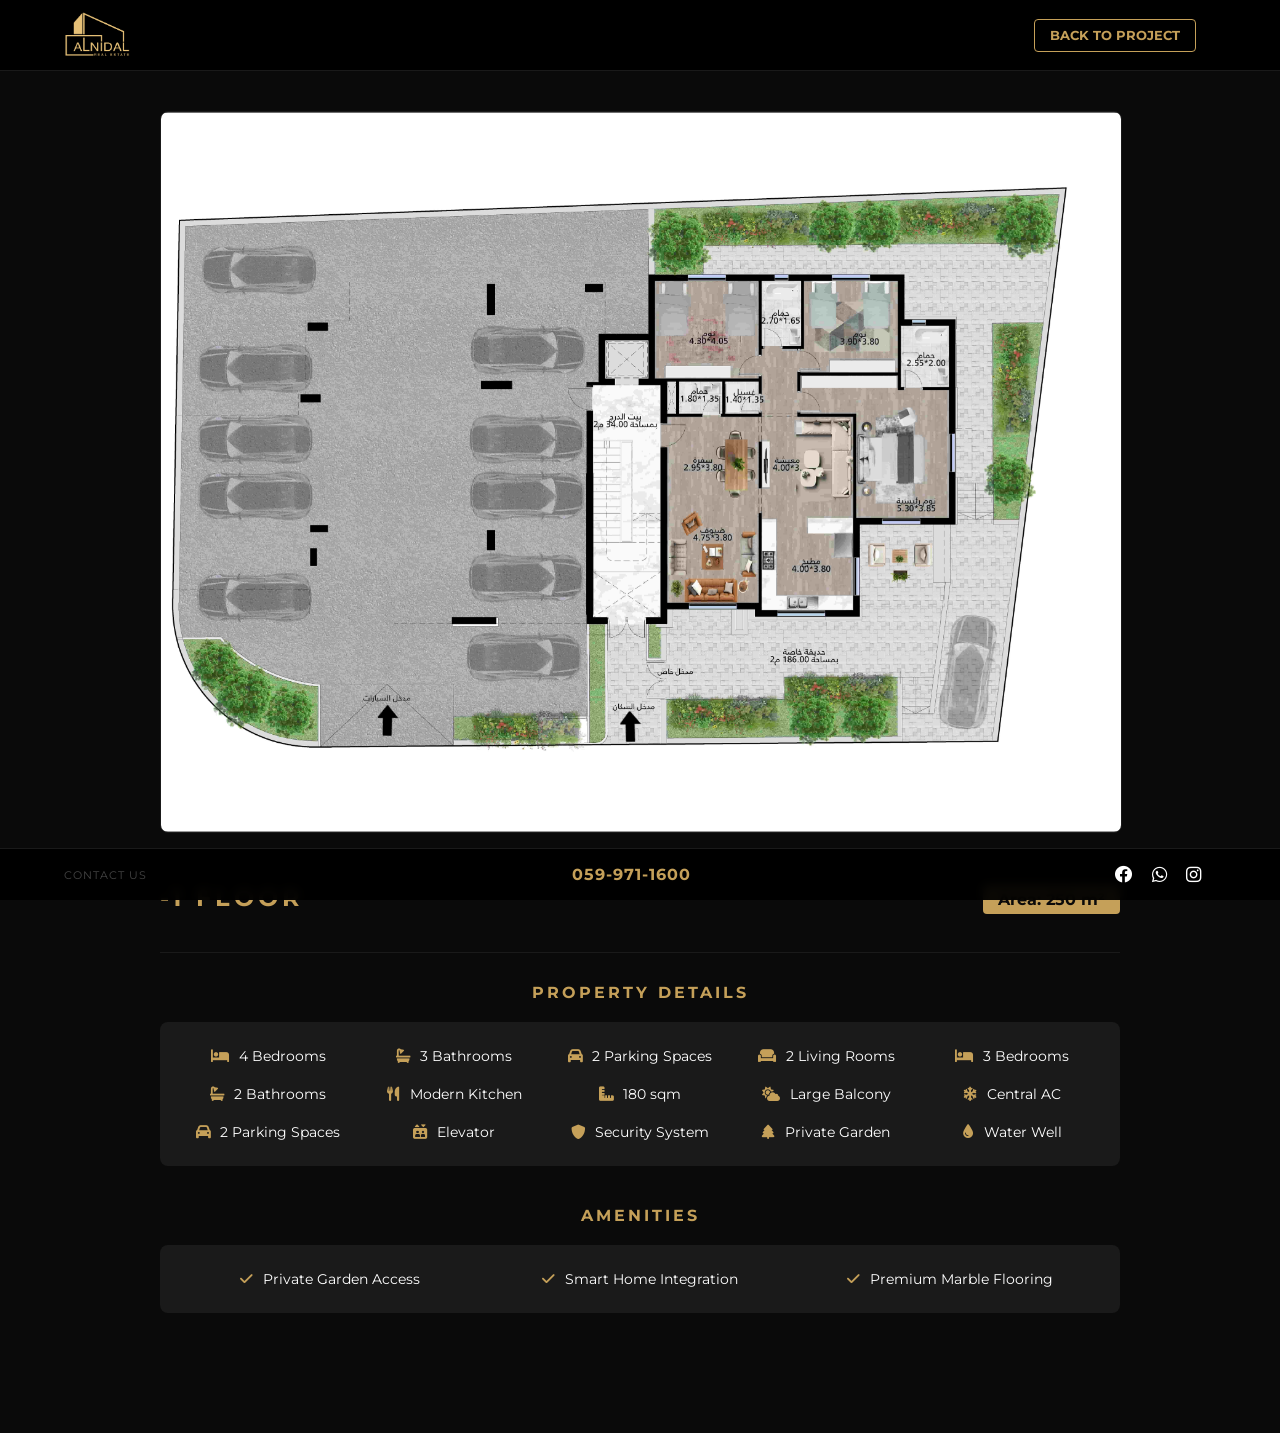
==== -1floor.html @ f30a0c9d "Add files via upload" ====
<!DOCTYPE html>
<html lang="en">
<head>
    <meta charset="UTF-8">
    <meta name="viewport" content="width=device-width, initial-scale=1.0">
    <title>Ground Floor Details | AlNidal Residence 6</title>
    <link rel="stylesheet" href="style.css">
    <link rel="stylesheet" href="https://cdnjs.cloudflare.com/ajax/libs/font-awesome/6.0.0/css/all.min.css">
</head>
<body>

        <nav>
    <a href="index.html" class="nav-logo">
        <img src="Images/AlNidal Logo.png" alt="Alnidal Logo">
    </a>
    
    <div class="nav-back-container">
        <a href="current-project.html" class="back-link">Back to Project</a>
    </div>

    <!-- <div class="menu-btn" id="mobile-toggle"><i class="fas fa-bars"></i></div>
    
    <div class="nav-links" id="nav-menu">
        <a href="index.html">Home</a>
        <a href="about.html">About Us</a>
    </div> -->
</nav>

    <div class="container">
        <div class="static-image">
            <img src="Images/Res6/-1.jpg" alt="-1 Floor Plan">
        </div>

        <div class="floor-header">
            <h2 class="project-title">-1 Floor</h2>
            <div class="area-tag">Area: 250 m²</div>
        </div>

        <div class="details-section">
            <h3 class="gold-label">Property Details</h3>
            <div class="details-grid">
                <div class="detail-item"><i class="fas fa-bed"></i> 4 Bedrooms</div> 
                <div class="detail-item"><i class="fas fa-bath"></i> 3 Bathrooms</div>
                <div class="detail-item"><i class="fas fa-car"></i> 2 Parking Spaces</div>
                <div class="detail-item"><i class="fas fa-couch"></i> 2 Living Rooms</div>
                <div class="detail-item"><i class="fas fa-bed"></i> 3 Bedrooms</div> 
                <div class="detail-item"><i class="fas fa-bath"></i> 2 Bathrooms</div> 
                <div class="detail-item"><i class="fas fa-utensils"></i> Modern Kitchen</div> 
                <div class="detail-item"><i class="fas fa-ruler-combined"></i> 180 sqm</div> 
                <div class="detail-item"><i class="fas fa-cloud-sun"></i> Large Balcony</div> 
                <div class="detail-item"><i class="fas fa-snowflake"></i> Central AC</div> 
                <div class="detail-item"><i class="fas fa-car"></i> 2 Parking Spaces</div> 
                <div class="detail-item"><i class="fas fa-elevator"></i> Elevator</div> 
                <div class="detail-item"><i class="fas fa-shield-alt"></i> Security System</div> 
                <div class="detail-item"><i class="fas fa-tree"></i> Private Garden</div> 
                <div class="detail-item"><i class="fas fa-tint"></i> Water Well</div>

            </div>
        </div>

        <div class="amenities-section" style="margin-top: 40px; margin-bottom: 120px;">
            <h3 class="gold-label">Amenities</h3>
            <div class="details-grid">
                <div class="detail-item"><i class="fas fa-check"></i> Private Garden Access</div>
                <div class="detail-item"><i class="fas fa-check"></i> Smart Home Integration</div>
                <div class="detail-item"><i class="fas fa-check"></i> Premium Marble Flooring</div>
            </div>
        </div>

        <!-- <div class="amenities-section" style="margin-top: 40px; margin-bottom: 120px;">
            <h3 class="gold-label">Amenities</h3>
            <ul class="amenities-list">
                <li><i class="fas fa-check"></i> Private Garden Access</li>
                <li><i class="fas fa-check"></i> Smart Home Integration</li>
                <li><i class="fas fa-check"></i> Premium Marble Flooring</li>
            </ul>
        </div> -->
    </div>

    <footer>
    <div style="color: #444; font-size: 0.7rem; letter-spacing: 1px;">CONTACT US</div>
    
    <a href="tel:059-971-1600" class="footer-contact">059-971-1600</a>
    
    <div class="footer-socials">
        <a href="https://www.facebook.com/share/16ubVF2GBz/"><i class="fab fa-facebook"></i></a>
        <a href="#"><i class="fab fa-whatsapp"></i></a>
        <a href="#"><i class="fab fa-instagram"></i></a>
    </div>
</footer>

    </body>
</html>
---- style.css ----
/* 1. RESET & BASE STYLES */
@import url('https://fonts.googleapis.com/css2?family=Montserrat:wght@300;500;700&display=swap');

:root {
    --gold: #c5a059;
    --dark: #0a0a0a;
    --grey: #1a1a1a;
    --white: #ffffff;
}

html, body {
    height: 100%;
    margin: 0;
}

body {
    font-family: 'Montserrat', sans-serif;
    background: var(--dark);
    color: var(--white);
    display: flex;
    flex-direction: column;
    /* Added padding so content doesn't get hidden behind the fixed footer */
    padding-bottom: 70px; 
}

/* 2. NAVIGATION BAR (Full Width) */
nav {
    display: flex;
    justify-content: space-between;
    align-items: center;
    padding: 10px 5%;
    background: #000;
    border-bottom: 1px solid var(--grey);
    position: sticky;
    top: 0;
    z-index: 1000;
}

.nav-logo {
    display: flex;
    align-items: center;
    width: 180px;
    height: 50px;
}

.nav-logo img {
    max-width: 100%;
    max-height: 100%;
    object-fit: contain;
}

.nav-links {
    display: flex;
    align-items: center;
}

.nav-links a {
    color: var(--white);
    text-decoration: none;
    margin-left: 25px;
    font-size: 0.75rem;
    text-transform: uppercase;
    transition: 0.3s ease;
    letter-spacing: 1px;
    font-weight: 500;
    display: inline-block;
}

.nav-links a.active-link {
    color: var(--gold) !important;
    font-weight: 700;
    border-bottom: 2px solid var(--gold);
    padding-bottom: 5px;
}

.nav-links a:hover {
    color: var(--gold);
}

/* 3. MAIN CONTENT (Boxed Layout) */
.container {
    flex: 1;
    max-width: 1000px;
    margin: 40px auto;
    padding: 0 20px;
    width: 100%;
    box-sizing: border-box;
}

/* Updated to 3:4 Aspect Ratio */
.swiper { 
    width: 100%; 
    height: auto; 
    aspect-ratio: 4 / 3; /* Standard architectural ratio */
    border-radius: 8px;
    margin-bottom: 20px;
}

.swiper-slide img { 
    width: 100%; 
    height: 100%; 
    object-fit: cover; /* Prevents image stretching */
}

/* 4. VISION SECTION */
.vision-section {
    position: relative;
    z-index: 10;
    margin-top: -40px;
}

.middle-logo-box {
    width: 160px; 
    height: 160px;
    background: var(--grey);
    border: 1px solid var(--gold);
    margin: 0 auto -80px;
    display: flex; 
    align-items: center; 
    justify-content: center;
    position: relative; 
    z-index: 20;
    border-radius: 4px;
}

.middle-logo-box img {
    width: 75%;
    height: auto;
}

.vision-content {
    background: var(--grey);
    padding: 100px 40px 60px;
    border-radius: 8px;
    text-align: center;
}

.vision-content h2 { 
    color: var(--gold);
    text-transform: uppercase; 
    letter-spacing: 3px; 
    margin-bottom: 20px; 
}

.vision-content p { 
    color: #999; 
    line-height: 1.8; 
    max-width: 700px; 
    margin: 0 auto; 
}

/* 5. FOOTER (Fixed to Bottom) */
footer {
    background: #000;
    padding: 15px 5%;
    display: flex;
    justify-content: space-between;
    align-items: center;
    border-top: 1px solid var(--grey);
    width: 100%;
    box-sizing: border-box;
    /* Fixed positioning logic */
    position: fixed;
    bottom: 0;
    left: 0;
    z-index: 2000;
}

.footer-socials a { 
    color: var(--white); 
    font-size: 1.2rem; 
    margin-right: 15px; 
}

.footer-contact { 
    color: var(--gold); 
    font-weight: 700; 
    text-decoration: none; 
    font-size: 0.9rem; 
}

/* 6. MOBILE RESPONSIVENESS */
.menu-btn { 
    display: none; 
    color: var(--gold); 
    font-size: 1.5rem; 
    cursor: pointer; 
}

@media (max-width: 768px) {
    .menu-btn { display: block; }
    .nav-links {
        display: none;
        flex-direction: column;
        position: absolute;
        top: 100%;
        left: 0;
        width: 100%;
        background: #000;
        padding: 40px 0;
        text-align: center;
        border-bottom: 1px solid var(--grey);
    }
    .nav-links.active { display: flex; }
    .nav-links a {
        margin: 15px 0;
        font-size: 1.2rem;
        display: inline-block;
        width: auto;
        padding-bottom: 8px;
    }
    .nav-links a.active-link { border-bottom: 2px solid var(--gold); }
    .container { margin: 20px auto; }
}

/* 7. PROJECT SPECIFIC STYLES */
.project-entry {
    margin-bottom: 80px;
    text-align: center;
}

.project-title {
    color: var(--gold);
    text-transform: uppercase;
    letter-spacing: 4px;
    margin-bottom: 25px;
    font-size: 1.5rem;
}

/* Fixed to 3:4 Aspect Ratio */
.static-image {
    width: 100%;
    height: auto;
    aspect-ratio: 4 / 3;
    border-radius: 8px;
    overflow: hidden;
    border: 1px solid var(--grey);
}

.static-image img {
    width: 100%;
    height: 100%;
    object-fit: cover;
}

.project-info {
    z-index: 5;
    margin-top: 15px;
    color: #888;
}

.project-info .label {
    color: var(--gold);
    font-weight: bold;
    margin-right: 10px;
}

.project-divider {
    text-align: center;
    color: var(--gold);
    font-weight: 700;
    letter-spacing: 10px;
    margin: 60px 0;
    position: relative;
}

.project-divider::before, .project-divider::after {
    content: "";
    position: absolute;
    top: 50%;
    width: 30%;
    height: 1px;
    background: var(--grey);
}
.project-divider::before { left: 0; }
.project-divider::after { right: 0; }

.project-main-title {
    text-align: center;
    color: var(--gold);
    text-transform: uppercase;
    letter-spacing: 2px;
    margin-bottom: 30px;

}

/* 8. CURRENT PROJECT GRID */
.plans-grid {
    display: grid;
    grid-template-columns: 1fr 1fr;
    gap: 20px;
    margin: 40px 0;
}

.plan-card {
    position: relative;
    border: 1px solid var(--grey);
    border-radius: 8px;
    overflow: hidden;
    text-decoration: none;
    transition: 0.3s;
}

.plan-card:hover {
    border-color: var(--gold);
    transform: scale(1.02);
}

/* Grid items also fixed to 3:4 ratio */
.plan-card img {
    width: 100%;
    height: auto;
    aspect-ratio: 4 / 3;
    object-fit: cover;
    display: block;
}

.plan-card span {
    display: block;
    text-align: center;
    padding: 10px;
    background: var(--grey);
    color: var(--white);
    text-transform: uppercase;
    font-size: 0.8rem;
    letter-spacing: 2px;
}

/* 9. MEDIA SECTIONS (Map & Video) */
.media-section {
    margin: 60px 0;
}

.gold-label {
    color: var(--gold);
    text-transform: uppercase;
    font-size: 1rem;
    letter-spacing: 3px;
    margin-bottom: 20px;
    text-align: center;
}

/* Updated to 16:9 for cinematic media */
.map-container, .video-container {
    width: 100%;
    aspect-ratio: 16 / 9; /* Cinematic wide ratio */
    border-radius: 8px;
    overflow: hidden;
    border: 1px solid var(--grey);
}

.media-section iframe {
    width: 100%;
    height: 100%; /* Now fills the 16:9 container perfectly */
    border: none;
}

/* Responsive 16:9 Video Container */
.video-wrapper {
    position: relative;
    width: 100%;
    padding-top: 56.25%; /* 16:9 Aspect Ratio */
    height: 0;
    overflow: hidden;
    border-radius: 8px;
    border: 1px solid var(--grey);
}

.video-wrapper iframe {
    position: absolute;
    top: 0;
    left: 0;
    width: 100%;
    height: 100%;
}
/* 1. Add space at the bottom of the site so content isn't covered */
body {
    padding-bottom: 80px; 
}

/* 2. Lock the footer to the bottom of the screen */
footer {
    position: fixed;
    bottom: 0;
    left: 0;
    width: 100%;
    z-index: 2000; /* Ensures it stays above all content and carousels */
    
    background: rgba(0, 0, 0, 0.95); /* Slight transparency for a premium feel */
    backdrop-filter: blur(5px); /* Blurs content behind it */
    padding: 15px 5%;
    display: flex;
    justify-content: space-between;
    align-items: center;
    border-top: 1px solid var(--grey);
    box-sizing: border-box;
}

/* Ensure social icons and contact text look sharp in the fixed bar */
.footer-socials a { 
    color: var(--white); 
    font-size: 1.1rem; 
    margin-right: 15px; 
}

.footer-contact { 
    color: var(--gold); 
    font-weight: 700; 
    text-decoration: none; 
    font-size: 1rem; 
    letter-spacing: 1px;
}

/* Floor Detail Page Styling */
.floor-header {
    display: flex;
    justify-content: space-between;
    align-items: center;
    margin: 30px 0;
    border-bottom: 1px solid var(--grey);
    padding-bottom: 15px;
}

.area-tag {
    background: var(--gold);
    color: var(--dark);
    padding: 5px 15px;
    font-weight: 700;
    border-radius: 4px;
}

.details-grid {
    display: grid;
    grid-template-columns: repeat(auto-fit, minmax(150px, 1fr));
    gap: 20px;
    margin: 20px 0;
    background: var(--grey);
    padding: 25px;
    border-radius: 8px;
}

.detail-item {
    font-size: 0.9rem;
    color: var(--white);
    display: flex;
    align-items: center;
    gap: 10px;
    justify-content: center;
}

.detail-item i {
    color: var(--gold);
}

/* تنسيق القائمة بالكامل لتكون في المنتصف */
.amenities-list {
    list-style: none; /* إزالة النقاط السوداء الافتراضية */
    padding: 0;
    margin: 0 auto;
    display: flex;
    flex-direction: column; /* ترتيب العناصر تحت بعضها */
    align-items: center;    /* التوسيط الأفقي لكل القائمة */
    gap: 15px;             /* المسافة بين كل سطر */
}

/* تنسيق كل سطر (li) */
.amenities-list li {
    display: flex;
    align-items: center;    /* محاذاة الأيقونة مع النص عمودياً */
    justify-content: center; /* توسيط المحتوى داخل السطر */
    gap: 12px;
    font-size: 1.1rem;
    color: #999;           /* لون رمادي خفيف للمحتوى */
    width: 100%;           /* لضمان توزيع المساحة بالتساوي */
}

/* تنسيق أيقونة الصح (Checkmark) */
.amenities-list li i {
    color: var(--gold);    /* اللون الذهبي الخاص بك */
    font-size: 0.9rem;
}

@media (max-width: 600px) {
    .amenities-list { columns: 1; }
    .floor-header { flex-direction: column; align-items: flex-start; gap: 10px; }
}

/* تنسيق المحتوى داخل البطاقة */
.card-content {
    background: var(--grey);
    padding: 20px;
    text-align: center;
}

.floor-name {
    display: block;
    color: var(--gold);
    font-weight: 700;
    text-transform: uppercase;
    letter-spacing: 2px;
    margin-bottom: 10px;
    font-size: 1.1rem;
}

.floor-details {
    color: #999;
    font-size: 0.85rem;
    line-height: 1.6;
}

.floor-details p {
    margin: 5px 0;
    display: flex;
    justify-content: center;
    gap: 8px;
    align-items: center;
}

.short-desc {
    margin-top: 10px !important;
    font-style: italic;
    color: #666;
}

.click-more {
    display: inline-block;
    margin-top: 15px;
    color: var(--gold);
    font-weight: 500;
    border-bottom: 1px solid var(--gold);
    padding-bottom: 2px;
}

/* التعديل للهاتف: عرض واحد تلو الآخر */
@media (max-width: 768px) {
    .plans-grid {
        grid-template-columns: 1fr; /* عنصر واحد في السطر */
        gap: 30px; /* مسافة أكبر بين البطاقات للهاتف */
    }

    .plan-card img {
        aspect-ratio: 16 / 9; /* تغيير النسبة للهاتف لتصبح سينمائية أكثر */
    }
}

/* تنسيق حاوية رابط العودة */
.nav-back-container {
    margin-left: auto;
    margin-right: 20px;
    display: flex;
    align-items: center;
}

.back-link {
    color: var(--gold);
    text-decoration: none;
    font-size: 0.8rem;
    text-transform: uppercase;
    font-weight: 700;
    border: 1px solid var(--gold);
    padding: 8px 15px;
    border-radius: 4px;
    transition: 0.3s;
    text-align: center;
}

.back-link:hover {
    background: var(--gold);
    color: var(--dark);
}

/* التعديل لضمان عدم الاختفاء في الهاتف */
@media (max-width: 768px) {
    .nav-links {
        display: none; /* القائمة الرئيسية فقط هي التي تختفي */
    }
    
    .nav-back-container {
        display: flex !important; /* إجبار رابط العودة على الظهور */
    }
}
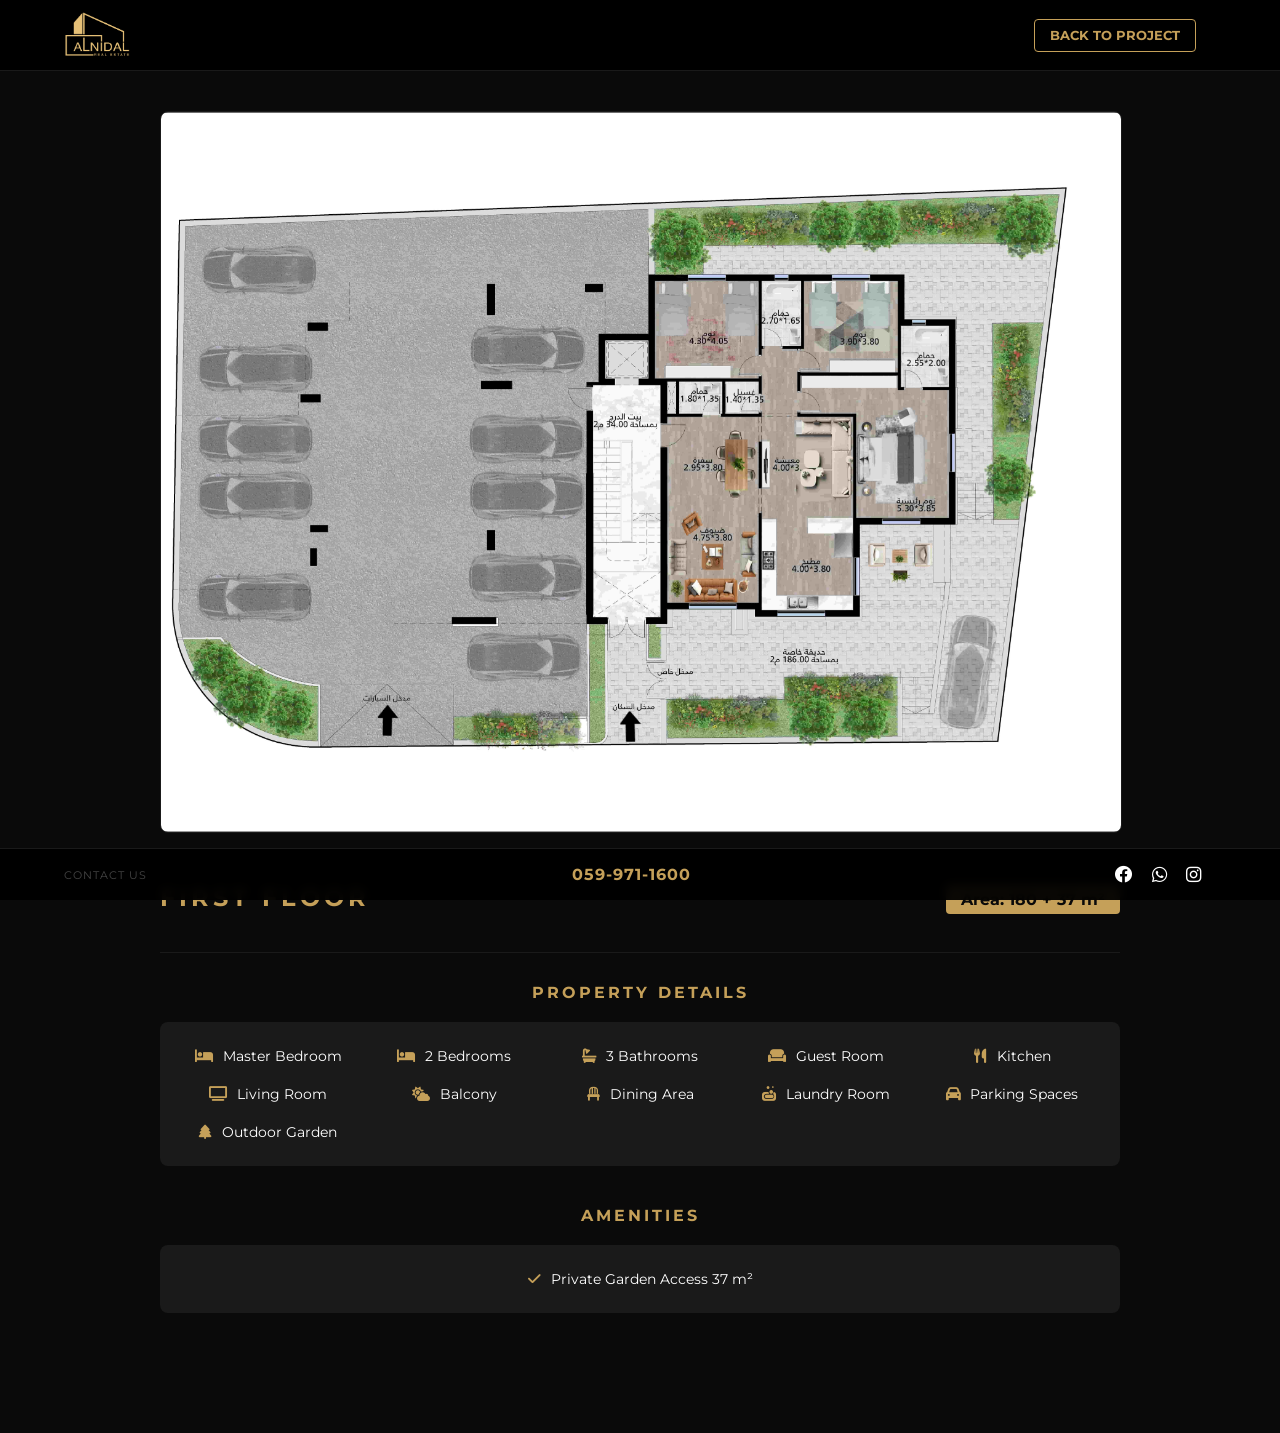
==== commit 5d814245: "Update -1floor.html" ====
--- a/-1floor.html
+++ b/-1floor.html
@@ -32,38 +32,31 @@
         </div>
 
         <div class="floor-header">
-            <h2 class="project-title">-1 Floor</h2>
-            <div class="area-tag">Area: 250 m²</div>
+            <h2 class="project-title">First Floor</h2>
+            <div class="area-tag">Area: 180 + 37 m²</div>
         </div>
 
         <div class="details-section">
             <h3 class="gold-label">Property Details</h3>
             <div class="details-grid">
-                <div class="detail-item"><i class="fas fa-bed"></i> 4 Bedrooms</div> 
+                <div class="detail-item"><i class="fas fa-bed"></i> Master Bedroom</div>
+                <div class="detail-item"><i class="fas fa-bed"></i> 2 Bedrooms</div>
                 <div class="detail-item"><i class="fas fa-bath"></i> 3 Bathrooms</div>
-                <div class="detail-item"><i class="fas fa-car"></i> 2 Parking Spaces</div>
-                <div class="detail-item"><i class="fas fa-couch"></i> 2 Living Rooms</div>
-                <div class="detail-item"><i class="fas fa-bed"></i> 3 Bedrooms</div> 
-                <div class="detail-item"><i class="fas fa-bath"></i> 2 Bathrooms</div> 
-                <div class="detail-item"><i class="fas fa-utensils"></i> Modern Kitchen</div> 
-                <div class="detail-item"><i class="fas fa-ruler-combined"></i> 180 sqm</div> 
-                <div class="detail-item"><i class="fas fa-cloud-sun"></i> Large Balcony</div> 
-                <div class="detail-item"><i class="fas fa-snowflake"></i> Central AC</div> 
-                <div class="detail-item"><i class="fas fa-car"></i> 2 Parking Spaces</div> 
-                <div class="detail-item"><i class="fas fa-elevator"></i> Elevator</div> 
-                <div class="detail-item"><i class="fas fa-shield-alt"></i> Security System</div> 
-                <div class="detail-item"><i class="fas fa-tree"></i> Private Garden</div> 
-                <div class="detail-item"><i class="fas fa-tint"></i> Water Well</div>
-
+                <div class="detail-item"><i class="fas fa-couch"></i> Guest Room</div>
+                <div class="detail-item"><i class="fas fa-utensils"></i> Kitchen</div> 
+                <div class="detail-item"><i class="fas fa-tv"></i> Living Room</div>
+                <div class="detail-item"><i class="fas fa-cloud-sun"></i> Balcony</div> 
+                <div class="detail-item"><i class="fas fa-chair"></i> Dining Area</div>
+                <div class="detail-item"><i class="fas fa-soap"></i> Laundry Room</div>
+                <div class="detail-item"><i class="fas fa-car"></i> Parking Spaces</div>
+                <div class="detail-item"><i class="fas fa-tree"></i> Outdoor Garden</div>
             </div>
         </div>
 
         <div class="amenities-section" style="margin-top: 40px; margin-bottom: 120px;">
             <h3 class="gold-label">Amenities</h3>
             <div class="details-grid">
-                <div class="detail-item"><i class="fas fa-check"></i> Private Garden Access</div>
-                <div class="detail-item"><i class="fas fa-check"></i> Smart Home Integration</div>
-                <div class="detail-item"><i class="fas fa-check"></i> Premium Marble Flooring</div>
+                <div class="detail-item"><i class="fas fa-check"></i> Private Garden Access 37 m²</div>
             </div>
         </div>
 
@@ -90,4 +83,4 @@
 </footer>
 
     </body>
-</html>+</html>
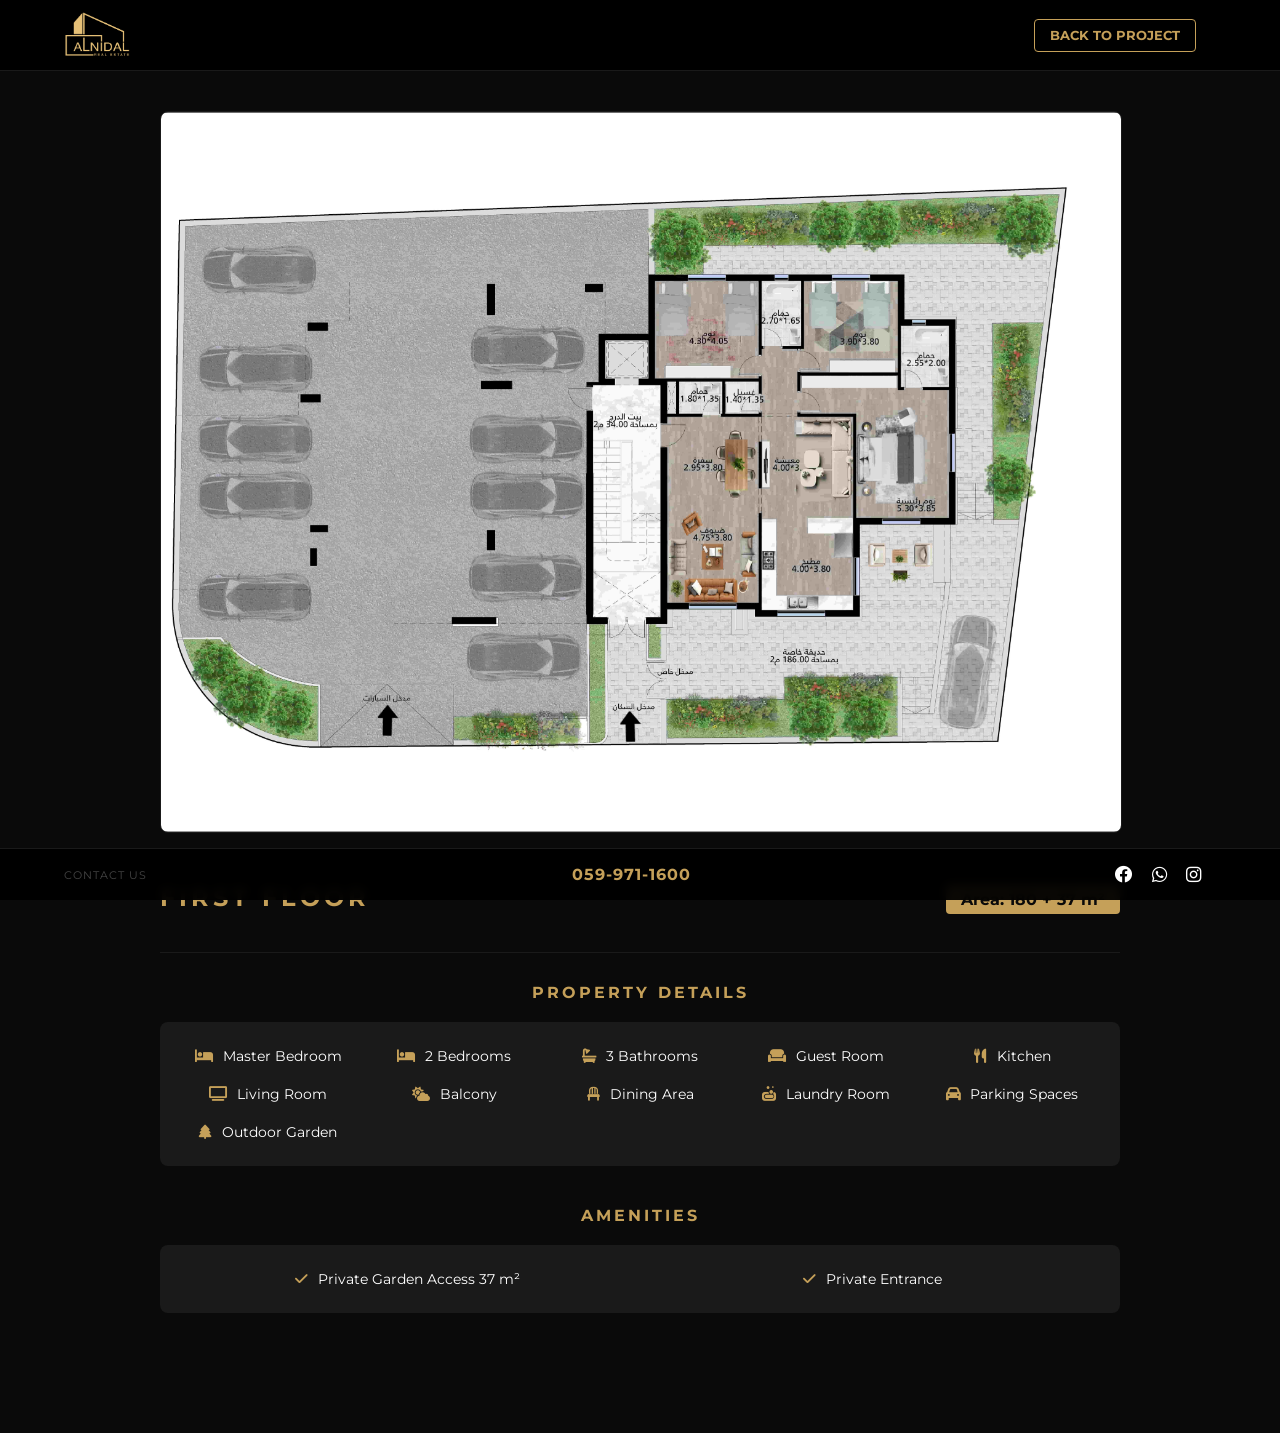
==== commit ea4aeecc: "Update -1floor.html" ====
--- a/-1floor.html
+++ b/-1floor.html
@@ -57,6 +57,7 @@
             <h3 class="gold-label">Amenities</h3>
             <div class="details-grid">
                 <div class="detail-item"><i class="fas fa-check"></i> Private Garden Access 37 m²</div>
+                <div class="detail-item"><i class="fas fa-check"></i> Private Entrance</div>
             </div>
         </div>
 
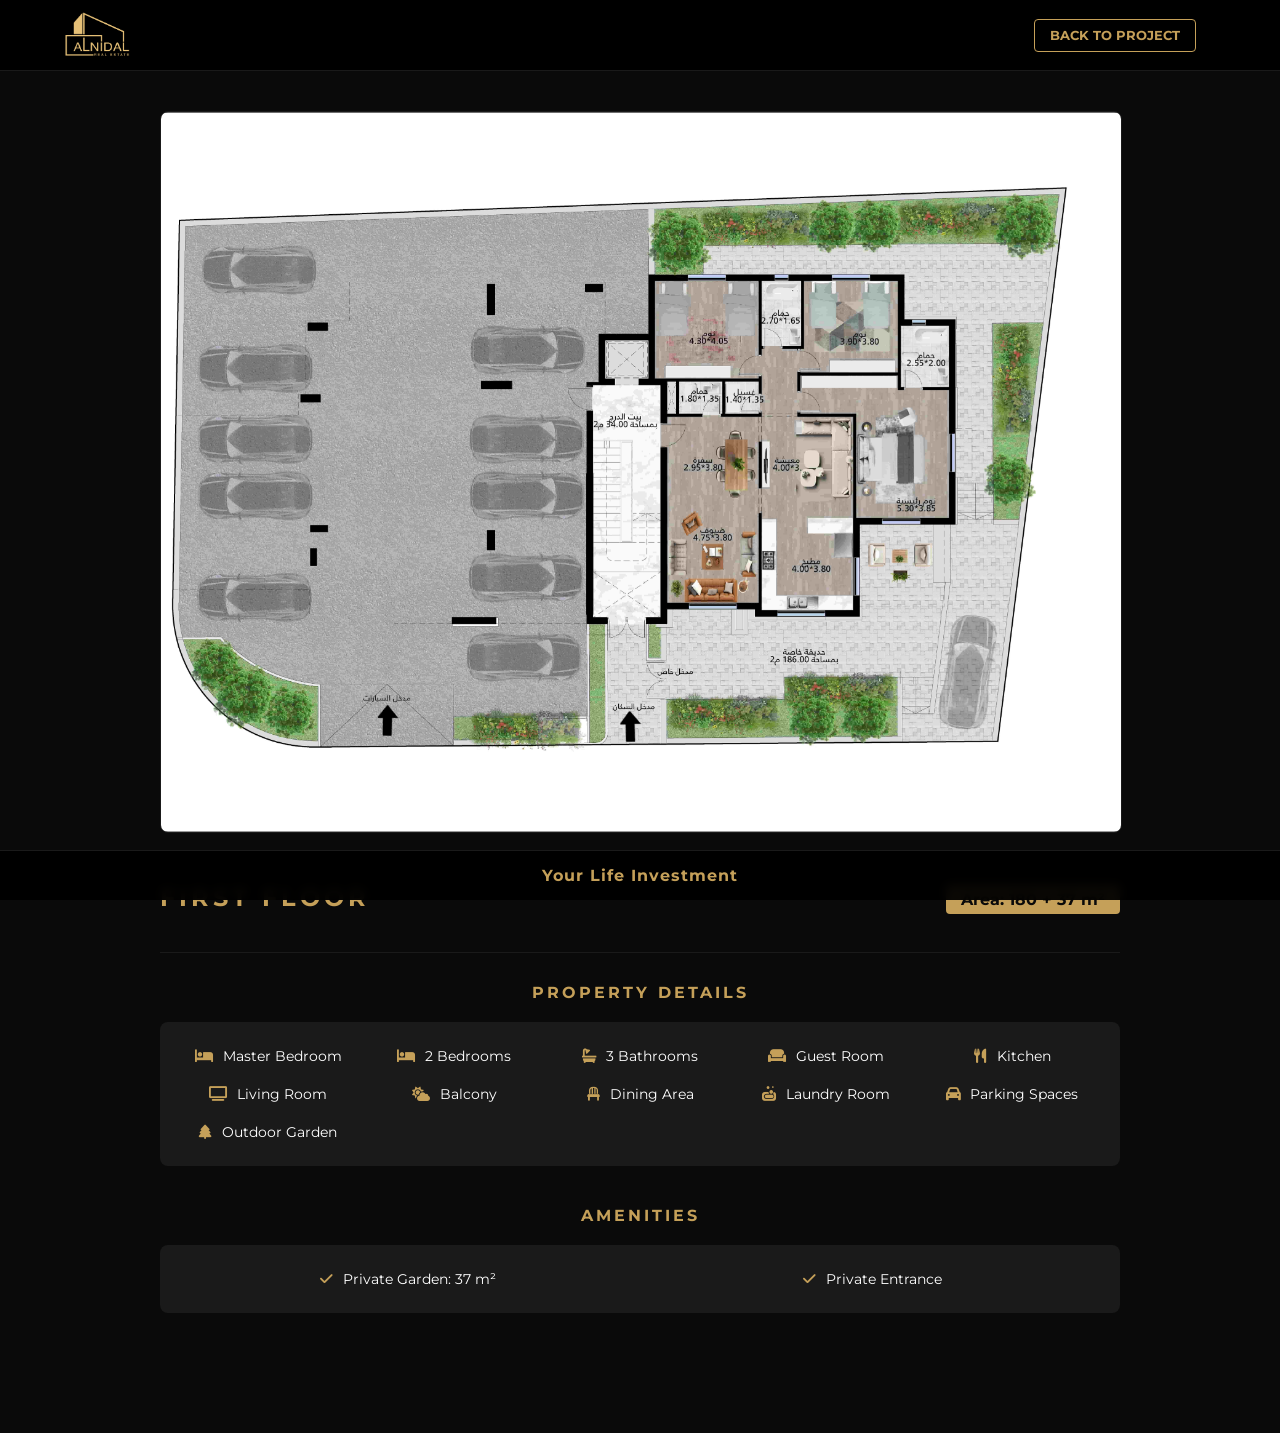
==== commit 3af438c8: "Add files via upload" ====
--- a/-1floor.html
+++ b/-1floor.html
@@ -56,7 +56,7 @@
         <div class="amenities-section" style="margin-top: 40px; margin-bottom: 120px;">
             <h3 class="gold-label">Amenities</h3>
             <div class="details-grid">
-                <div class="detail-item"><i class="fas fa-check"></i> Private Garden Access 37 m²</div>
+                <div class="detail-item"><i class="fas fa-check"></i> Private Garden: 37 m²</div>
                 <div class="detail-item"><i class="fas fa-check"></i> Private Entrance</div>
             </div>
         </div>
@@ -72,16 +72,18 @@
     </div>
 
     <footer>
-    <div style="color: #444; font-size: 0.7rem; letter-spacing: 1px;">CONTACT US</div>
-    
-    <a href="tel:059-971-1600" class="footer-contact">059-971-1600</a>
-    
-    <div class="footer-socials">
-        <a href="https://www.facebook.com/share/16ubVF2GBz/"><i class="fab fa-facebook"></i></a>
-        <a href="#"><i class="fab fa-whatsapp"></i></a>
-        <a href="#"><i class="fab fa-instagram"></i></a>
-    </div>
-</footer>
+        <!-- <div style="color: #444; font-size: 0.7rem; letter-spacing: 1px;">CONTACT US</div> -->
+        <div></div>
+        <a class="footer-contact">Your Life Investment</a>
+        <div>
+
+        </div>
+        <!-- <div class="footer-socials">
+            <a href="https://www.facebook.com/share/16ubVF2GBz/"><i class="fab fa-facebook"></i></a>
+            <a href="#"><i class="fab fa-whatsapp"></i></a>
+            <a href="#"><i class="fab fa-instagram"></i></a>
+        </div> -->
+    </footer>
 
     </body>
 </html>
--- a/style.css
+++ b/style.css
@@ -89,6 +89,14 @@
 
 /* Updated to 3:4 Aspect Ratio */
 .swiper { 
+    width: 100%; 
+    height: auto; 
+    aspect-ratio: 4 / 3; /* Standard architectural ratio */
+    border-radius: 8px;
+    margin-bottom: 20px;
+}
+
+.swiper-2 { 
     width: 100%; 
     height: auto; 
     aspect-ratio: 4 / 3; /* Standard architectural ratio */
@@ -226,6 +234,14 @@
     margin-bottom: 25px;
     font-size: 1.5rem;
 }
+.project-title-2 {
+    color: var(--gold);
+    text-transform: uppercase;
+    letter-spacing: 4px;
+    margin-bottom: 25px;
+    margin-top: -20px;
+    font-size: 1.5rem;
+}
 
 /* Fixed to 3:4 Aspect Ratio */
 .static-image {
@@ -349,6 +365,14 @@
     border: 1px solid var(--grey);
 }
 
+.video-container-2 {
+    width: 100%;
+    aspect-ratio: 9 / 16; /* Cinematic wide ratio */
+    border-radius: 8px;
+    overflow: hidden;
+    border: 1px solid var(--grey);
+}
+
 .media-section iframe {
     width: 100%;
     height: 100%; /* Now fills the 16:9 container perfectly */
@@ -373,6 +397,20 @@
     width: 100%;
     height: 100%;
 }
+
+.video-wrapper-2 {
+    width: 100%;
+    aspect-ratio: 9 / 16; /* أبعاد طولية مباشرة */
+    border-radius: 8px;
+    border: 1px solid var(--grey);
+    overflow: hidden;
+}
+
+.video-wrapper-2 iframe {
+    width: 100%;
+    height: 100%;
+}
+
 /* 1. Add space at the bottom of the site so content isn't covered */
 body {
     padding-bottom: 80px; 
@@ -578,4 +616,41 @@
     .nav-back-container {
         display: flex !important; /* إجبار رابط العودة على الظهور */
     }
+}
+
+/* تنسيق السلايد ليجبر أي محتوى داخله على السنترة الكاملة */
+.swiper-slide.video-slide {
+    display: flex;
+    justify-content: center; /* توسيط أفقياً */
+    align-items: center;     /* توسيط عمودياً */
+    width: 100%;
+    height: 100%;            /* يأخذ كامل ارتفاع السلايدر المتوفر */
+    background: #000;        /* خلفية سوداء اختيارية خلف الفيديو لكي لا تظهر أطراف بيضاء */
+}
+
+/* تنسيق الـ iframe ليعرض بالعرض ويكون متجاوباً */
+.swiper-slide.video-slide iframe {
+    width: 100%;
+    max-width: 800px;        /* يمكنك التحكم في أقصى عرض للفيديو من هنا */
+    aspect-ratio: 16 / 9;    /* يضمن بقاء الفيديو بالعرض دائمًا */
+    border-radius: 8px;      /* زوايا دائرية خفيفة */
+    border: none;
+}
+
+.swiper-slide-2.video-slide-2 {
+    display: flex;
+    justify-content: center; /* توسيط أفقياً */
+    align-items: center;     /* توسيط عمودياً */
+    width: 100%;
+    height: 100%;            /* يأخذ كامل ارتفاع السلايدر المتوفر */
+    background: #000;        /* خلفية سوداء اختيارية خلف الفيديو لكي لا تظهر أطراف بيضاء */
+}
+
+/* تنسيق الـ iframe ليعرض بالعرض ويكون متجاوباً */
+.swiper-slide-2.video-slide-2 iframe {
+    /* width: 100%; */
+    max-width: 400px;        /* يمكنك التحكم في أقصى عرض للفيديو من هنا */
+    aspect-ratio: 9 / 16;    /* يضمن بقاء الفيديو بالعرض دائمًا */
+    border-radius: 8px;      /* زوايا دائرية خفيفة */
+    border: none;
 }
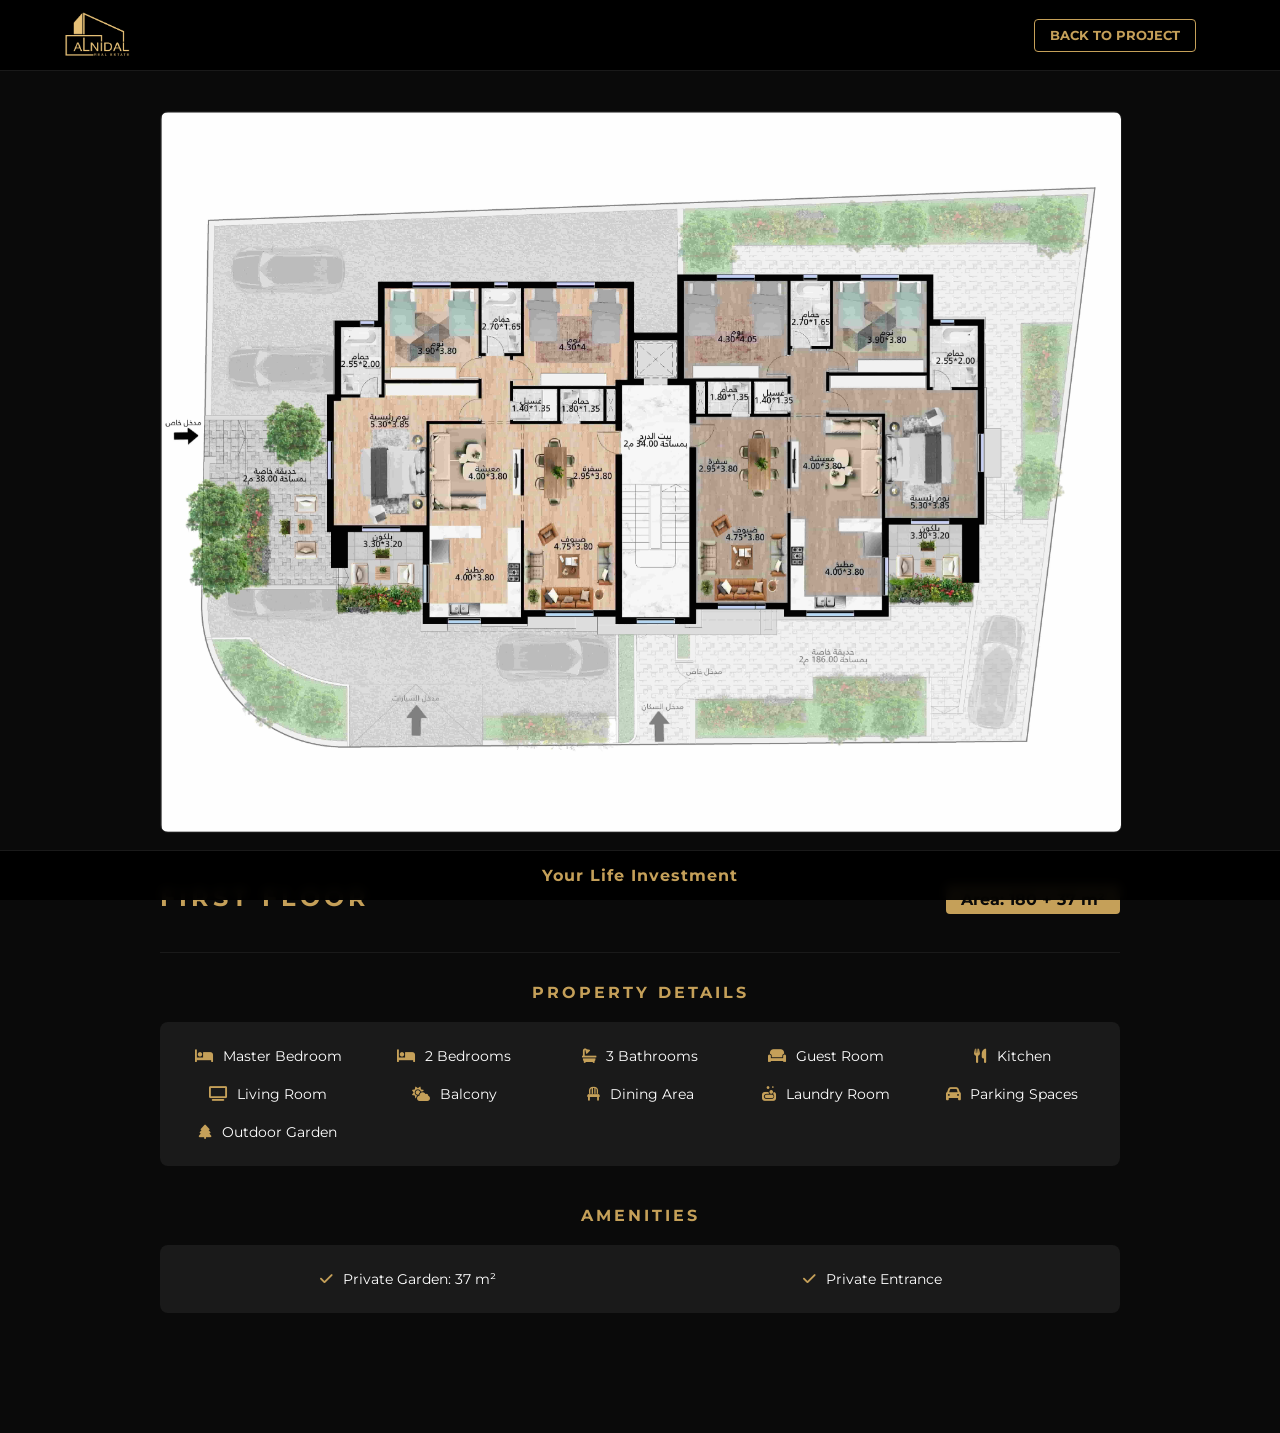
==== commit 3e460b76: "Add files via upload" ====
--- a/-1floor.html
+++ b/-1floor.html
@@ -28,7 +28,7 @@
 
     <div class="container">
         <div class="static-image">
-            <img src="Images/Res6/-1.jpg" alt="-1 Floor Plan">
+            <img src="Images/Res6/gf.jpg" alt="-1 Floor Plan">
         </div>
 
         <div class="floor-header">
--- a/style.css
+++ b/style.css
@@ -485,6 +485,14 @@
     gap: 10px;
     justify-content: center;
 }
+.detail-item-2 {
+    font-size: 3rem;
+    color: var(--white);
+    display: flex;
+    align-items: center;
+    gap: 10px;
+    justify-content: center;
+}
 
 .detail-item i {
     color: var(--gold);
